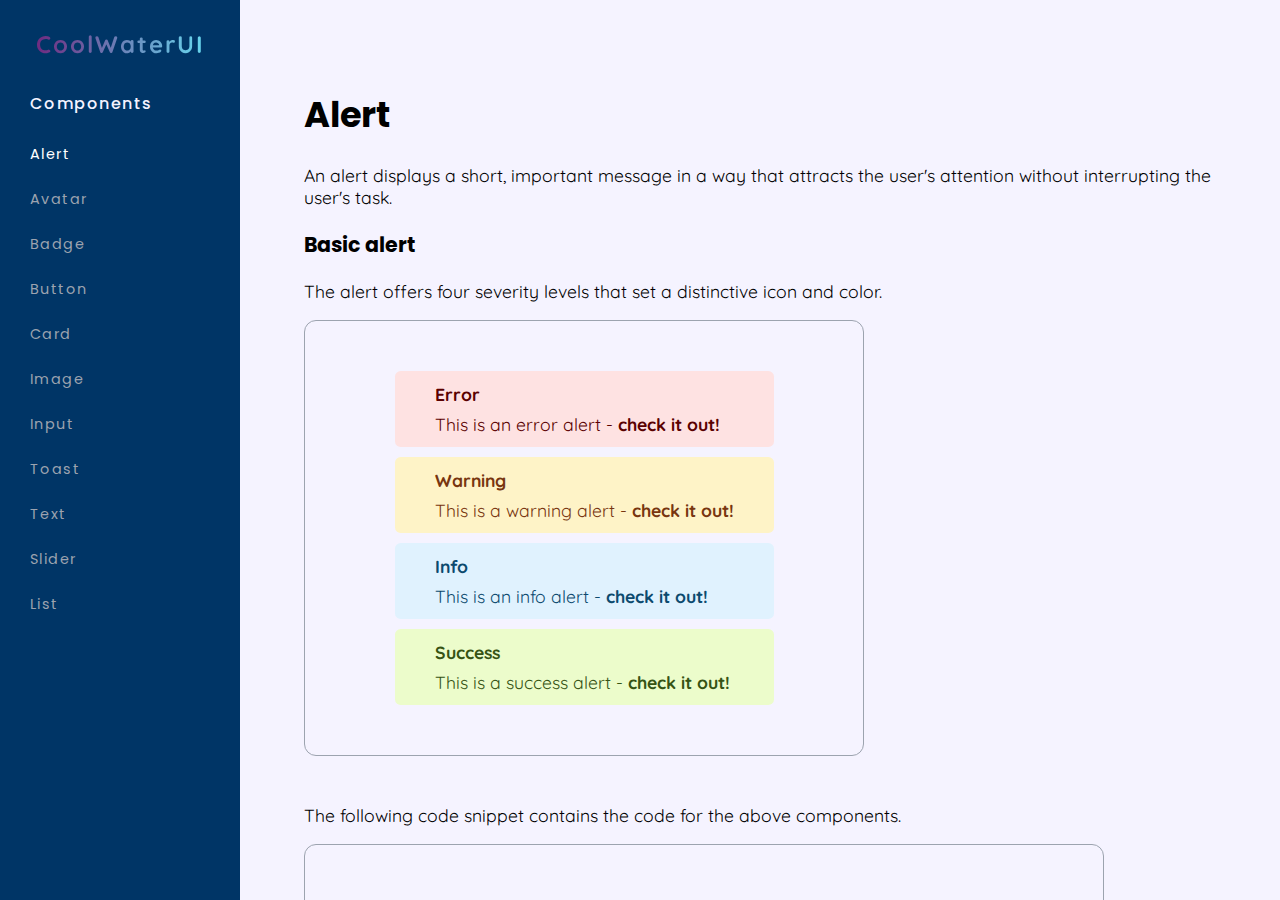
==== docs/alert/alert.html @ 9569fcb0 "first commit" ====
<!DOCTYPE html>
<html lang="en">
<head>
    <meta charset="UTF-8">
    <meta http-equiv="X-UA-Compatible" content="IE=edge">
    <meta name="viewport" content="width=device-width, initial-scale=1.0">
    <title>CoolWaterUI</title>
    <link rel="stylesheet" href="alert.css">
</head>
<body>
    <div class="sidebar-and-main-container">
        <aside class="sidebar">

            <div class="docs-navbrand-container"><a href="/"><div class="navbar-brand">CoolWaterUI</div></a></div>

            <ul>
                <li>
                    <p class="sidebar-title">Components</p>
                </li>
                <li>
                    <a class="sidebar-item link-active" href="../alert/alert.html" rel="noopener noreferrer">Alert</a>
                </li>
                <li>
                    <a class="sidebar-item" href="../avatar/avatar.html" rel="noopener noreferrer">Avatar</a>
                </li>
                <li>
                    <a class="sidebar-item" href="../badge/badge.html" rel="noopener noreferrer">Badge</a>
                </li>
                <li>
                    <a class="sidebar-item" href="" rel="noopener noreferrer">Button</a>
                </li>
                <li>
                    <a class="sidebar-item" href="" rel="noopener noreferrer">Card</a>
                </li>
                <li>
                    <a class="sidebar-item" href="" rel="noopener noreferrer">Image</a>
                </li>
                <li>
                    <a class="sidebar-item" href="" rel="noopener noreferrer">Input</a>
                </li>
                <li>
                    <a class="sidebar-item" href="" rel="noopener noreferrer">Toast</a>
                </li>
                <li>
                    <a class="sidebar-item" href="" rel="noopener noreferrer">Text</a>
                </li>
                <li>
                    <a class="sidebar-item" href="" rel="noopener noreferrer">Slider</a>
                </li>
                <li>
                    <a class="sidebar-item" href="" rel="noopener noreferrer">List</a>
                </li>
            </ul>
        </aside>
        <main class="main-and-footer-container">

            <div class="main-content">

                <h1>Alert</h1>
                <p>An alert displays a short, important message in a way that attracts the user's attention without interrupting the user's task.</p>

                <h3>Basic alert</h3>
                <p>The alert offers four severity levels that set a distinctive icon and color.</p>

                <div class="component-container comp-container-width1">
                    <div>
                        <div class="alert error">
                            <h4>Error</h4>
                            <p>
                                This is an error alert - <strong>check it out!</strong>
                            </p>
                        </div>

                        <div class="alert warning">
                            <h4>Warning</h4>
                            <p>
                                This is a warning alert - <strong>check it out!</strong>
                            </p>
                        </div>

                        <div class="alert info">
                            <h4>Info</h4>
                            <p>
                            This is an info alert - <strong>check it out!</strong>
                            </p>
                        </div>

                        <div class="alert success">
                            <h4>Success</h4>
                            <p>
                                This is a success alert - <strong>check it out!</strong>
                            </p>
                        </div>
                    </div>
                </div>

                <p>The following code snippet contains the code for the above components.</p>

                <div class="component-container code-snip-width">
                    <iframe
                        src="https://carbon.now.sh/embed/XzL2a8uzPBjenZ9ywF3S"
                        style="width: 45rem; height: 47rem; border:0; transform: scale(1); overflow:auto;"
                        sandbox="allow-scripts allow-same-origin">
                    </iframe>
                </div>

                <h3>Alert with actions</h3>
                <p>An alert can have an action, such as a close or undo button. It is rendered after the message, at the end of the alert.</p>

                <div class="component-container comp-container-width1">
                    <div class="alertClose warning">
                        <div>
                            <h4>Warning</h4>
                            <p>
                                This is a warning alert - <strong>check it out!</strong>
                            </p>
                        </div>
                        <div>
                            <button class="close-btn">X</button>
                        </div>
                    </div>
                </div>

                <p>The following code snippet contains the code for the above components.</p>

                <div class="component-container code-snip-width">
                    <iframe
                        src="https://carbon.now.sh/embed/36HFNb2EPtXNr5ECuQtu"
                        style="width: 45rem; height: 26rem; border:0; transform: scale(1); overflow:hidden;"
                        sandbox="allow-scripts allow-same-origin">
                    </iframe>
                </div>

            </div>
            <hr>
            <footer class="footer">
                <div class="footer-about">
                  <p class="brand-line"><span>CoolWaterUI</span></p>
                </div>
                <div class="footer-about">
                  <p class="copyright">Copyright &copy; <script>document.write(new Date().getFullYear())</script> CoolWaterUI</p>
          
                  <div class="social-icons">
          
                    <a href="https://twitter.com/">
                    <svg xmlns="http://www.w3.org/2000/svg" width="16" height="16" fill="currentColor" class="bi bi-twitter" viewBox="0 0 16 16">
                      <path d="M5.026 15c6.038 0 9.341-5.003 9.341-9.334 0-.14 0-.282-.006-.422A6.685 6.685 0 0 0 16 3.542a6.658 6.658 0 0 1-1.889.518 3.301 3.301 0 0 0 1.447-1.817 6.533 6.533 0 0 1-2.087.793A3.286 3.286 0 0 0 7.875 6.03a9.325 9.325 0 0 1-6.767-3.429 3.289 3.289 0 0 0 1.018 4.382A3.323 3.323 0 0 1 .64 6.575v.045a3.288 3.288 0 0 0 2.632 3.218 3.203 3.203 0 0 1-.865.115 3.23 3.23 0 0 1-.614-.057 3.283 3.283 0 0 0 3.067 2.277A6.588 6.588 0 0 1 .78 13.58a6.32 6.32 0 0 1-.78-.045A9.344 9.344 0 0 0 5.026 15z"/>
                    </svg>
                    </a>
          
                    <a href="https://www.linkedin.com/">
                    <svg xmlns="http://www.w3.org/2000/svg" width="16" height="16" fill="currentColor" class="bi bi-linkedin" viewBox="0 0 16 16">
                      <path d="M0 1.146C0 .513.526 0 1.175 0h13.65C15.474 0 16 .513 16 1.146v13.708c0 .633-.526 1.146-1.175 1.146H1.175C.526 16 0 15.487 0 14.854V1.146zm4.943 12.248V6.169H2.542v7.225h2.401zm-1.2-8.212c.837 0 1.358-.554 1.358-1.248-.015-.709-.52-1.248-1.342-1.248-.822 0-1.359.54-1.359 1.248 0 .694.521 1.248 1.327 1.248h.016zm4.908 8.212V9.359c0-.216.016-.432.08-.586.173-.431.568-.878 1.232-.878.869 0 1.216.662 1.216 1.634v3.865h2.401V9.25c0-2.22-1.184-3.252-2.764-3.252-1.274 0-1.845.7-2.165 1.193v.025h-.016a5.54 5.54 0 0 1 .016-.025V6.169h-2.4c.03.678 0 7.225 0 7.225h2.4z"/>
                    </svg>
                    </a>
          
                    <a href="https://stackoverflow.com/">
                    <svg xmlns="http://www.w3.org/2000/svg" width="16" height="16" fill="currentColor" class="bi bi-stack-overflow" viewBox="0 0 16 16">
                      <path d="M12.412 14.572V10.29h1.428V16H1v-5.71h1.428v4.282h9.984z"/>
                      <path d="M3.857 13.145h7.137v-1.428H3.857v1.428zM10.254 0 9.108.852l4.26 5.727 1.146-.852L10.254 0zm-3.54 3.377 5.484 4.567.913-1.097L7.627 2.28l-.914 1.097zM4.922 6.55l6.47 3.013.603-1.294-6.47-3.013-.603 1.294zm-.925 3.344 6.985 1.469.294-1.398-6.985-1.468-.294 1.397z"/>
                    </svg>
                    </a>
          
          
                    <a href="https://github.com/mcmonojit">
                    <svg xmlns="http://www.w3.org/2000/svg" width="16" height="16" fill="currentColor" class="bi bi-github" viewBox="0 0 16 16">
                      <path d="M8 0C3.58 0 0 3.58 0 8c0 3.54 2.29 6.53 5.47 7.59.4.07.55-.17.55-.38 0-.19-.01-.82-.01-1.49-2.01.37-2.53-.49-2.69-.94-.09-.23-.48-.94-.82-1.13-.28-.15-.68-.52-.01-.53.63-.01 1.08.58 1.23.82.72 1.21 1.87.87 2.33.66.07-.52.28-.87.51-1.07-1.78-.2-3.64-.89-3.64-3.95 0-.87.31-1.59.82-2.15-.08-.2-.36-1.02.08-2.12 0 0 .67-.21 2.2.82.64-.18 1.32-.27 2-.27.68 0 1.36.09 2 .27 1.53-1.04 2.2-.82 2.2-.82.44 1.1.16 1.92.08 2.12.51.56.82 1.27.82 2.15 0 3.07-1.87 3.75-3.65 3.95.29.25.54.73.54 1.48 0 1.07-.01 1.93-.01 2.2 0 .21.15.46.55.38A8.012 8.012 0 0 0 16 8c0-4.42-3.58-8-8-8z"/>
                    </svg>
                    </a>
          
                  </div>
                </div>
            </footer>
        </main>
    </div>
</body>
</html>
---- docs/alert/alert.css ----
@import url(../docs.css);
@import url(/css/allcomponent.css);

.comp-container-width1{
    max-width: 35rem;
}

.code-snip-width{
    max-width: 50rem;
}

.component-container .alert{
    margin: 10px;
}
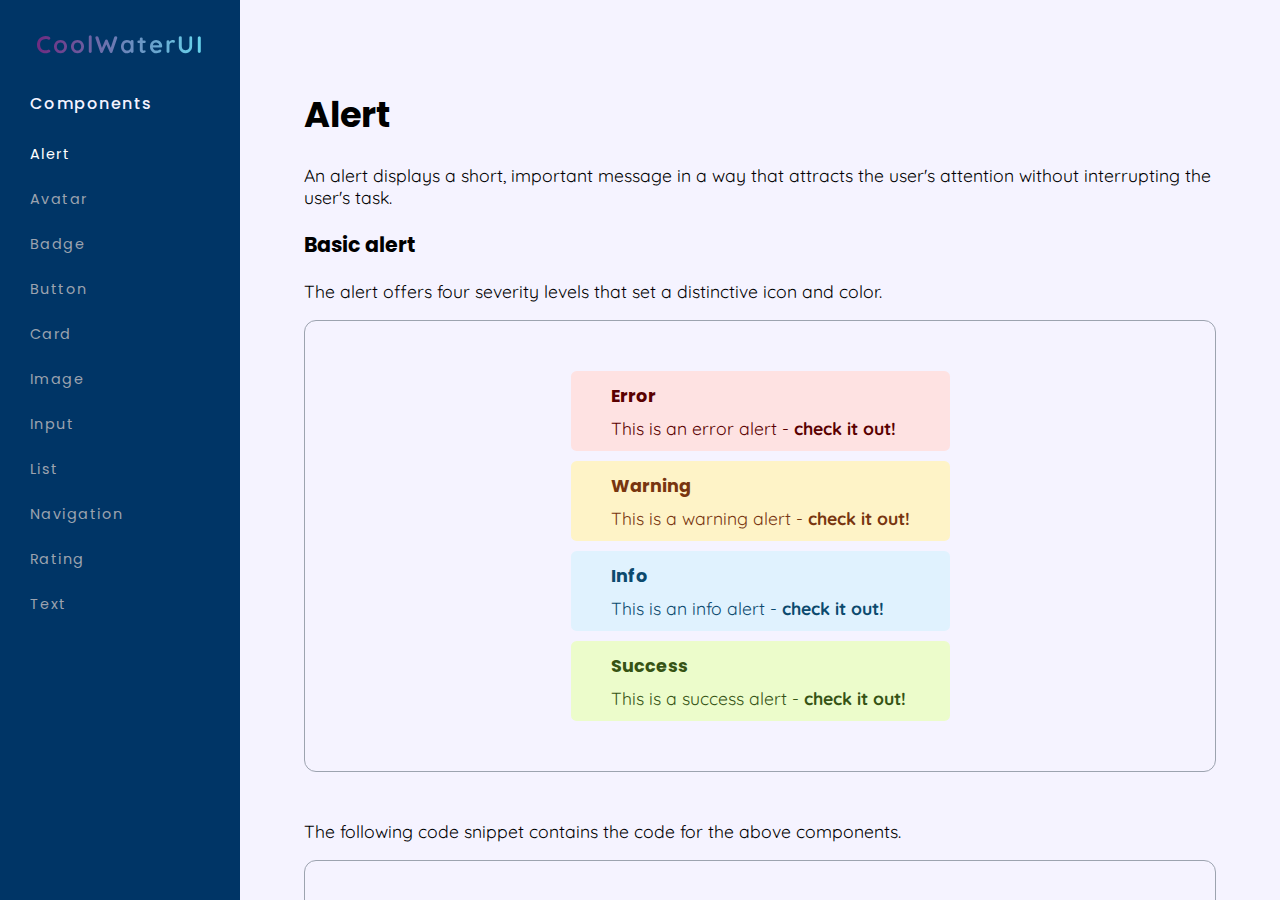
==== commit f7485d2e: "feat - add card with shadow" ====
--- a/docs/alert/alert.html
+++ b/docs/alert/alert.html
@@ -4,6 +4,8 @@
     <meta charset="UTF-8">
     <meta http-equiv="X-UA-Compatible" content="IE=edge">
     <meta name="viewport" content="width=device-width, initial-scale=1.0">
+    <meta name="description" content="Alert | CoolWaterUI" />
+    <meta name="author" content="Monojit Chakraborty"/>
     <title>CoolWaterUI</title>
     <link rel="stylesheet" href="alert.css">
 </head>
@@ -27,28 +29,28 @@
                     <a class="sidebar-item" href="../badge/badge.html" rel="noopener noreferrer">Badge</a>
                 </li>
                 <li>
-                    <a class="sidebar-item" href="" rel="noopener noreferrer">Button</a>
+                    <a class="sidebar-item" href="../button/button.html" rel="noopener noreferrer">Button</a>
                 </li>
                 <li>
-                    <a class="sidebar-item" href="" rel="noopener noreferrer">Card</a>
+                    <a class="sidebar-item" href="../card/card.html" rel="noopener noreferrer">Card</a>
                 </li>
                 <li>
-                    <a class="sidebar-item" href="" rel="noopener noreferrer">Image</a>
+                    <a class="sidebar-item" href="../image/image.html" rel="noopener noreferrer">Image</a>
                 </li>
                 <li>
-                    <a class="sidebar-item" href="" rel="noopener noreferrer">Input</a>
+                    <a class="sidebar-item" href="../input/input.html" rel="noopener noreferrer">Input</a>
                 </li>
                 <li>
-                    <a class="sidebar-item" href="" rel="noopener noreferrer">Toast</a>
+                    <a class="sidebar-item" href="../list/list.html" rel="noopener noreferrer">List</a>
                 </li>
                 <li>
-                    <a class="sidebar-item" href="" rel="noopener noreferrer">Text</a>
+                    <a class="sidebar-item" href="../navigation/navigation.html" rel="noopener noreferrer">Navigation</a>
                 </li>
                 <li>
-                    <a class="sidebar-item" href="" rel="noopener noreferrer">Slider</a>
+                    <a class="sidebar-item" href="../rating/rating.html" rel="noopener noreferrer">Rating</a>
                 </li>
                 <li>
-                    <a class="sidebar-item" href="" rel="noopener noreferrer">List</a>
+                    <a class="sidebar-item" href="../text/text.html" rel="noopener noreferrer">Text</a>
                 </li>
             </ul>
         </aside>
@@ -62,7 +64,7 @@
                 <h3>Basic alert</h3>
                 <p>The alert offers four severity levels that set a distinctive icon and color.</p>
 
-                <div class="component-container comp-container-width1">
+                <div class="component-container">
                     <div>
                         <div class="alert error">
                             <h4>Error</h4>
@@ -96,10 +98,10 @@
 
                 <p>The following code snippet contains the code for the above components.</p>
 
-                <div class="component-container code-snip-width">
+                <div class="component-container">
                     <iframe
                         src="https://carbon.now.sh/embed/XzL2a8uzPBjenZ9ywF3S"
-                        style="width: 45rem; height: 47rem; border:0; transform: scale(1); overflow:auto;"
+                        style="width: 47rem; height: 47rem; border:0; transform: scale(1); overflow:auto;"
                         sandbox="allow-scripts allow-same-origin">
                     </iframe>
                 </div>
@@ -107,7 +109,7 @@
                 <h3>Alert with actions</h3>
                 <p>An alert can have an action, such as a close or undo button. It is rendered after the message, at the end of the alert.</p>
 
-                <div class="component-container comp-container-width1">
+                <div class="component-container">
                     <div class="alertClose warning">
                         <div>
                             <h4>Warning</h4>
@@ -116,14 +118,19 @@
                             </p>
                         </div>
                         <div>
-                            <button class="close-btn">X</button>
+                            <button class="btn btn-icon">
+                                <svg xmlns="http://www.w3.org/2000/svg" width="16" height="16" fill="currentColor" class="bi bi-x-lg" viewBox="0 0 16 16">
+                                    <path fill-rule="evenodd" d="M13.854 2.146a.5.5 0 0 1 0 .708l-11 11a.5.5 0 0 1-.708-.708l11-11a.5.5 0 0 1 .708 0Z"/>
+                                    <path fill-rule="evenodd" d="M2.146 2.146a.5.5 0 0 0 0 .708l11 11a.5.5 0 0 0 .708-.708l-11-11a.5.5 0 0 0-.708 0Z"/>
+                                </svg>
+                            </button>
                         </div>
                     </div>
                 </div>
 
                 <p>The following code snippet contains the code for the above components.</p>
 
-                <div class="component-container code-snip-width">
+                <div class="component-container">
                     <iframe
                         src="https://carbon.now.sh/embed/36HFNb2EPtXNr5ECuQtu"
                         style="width: 45rem; height: 26rem; border:0; transform: scale(1); overflow:hidden;"
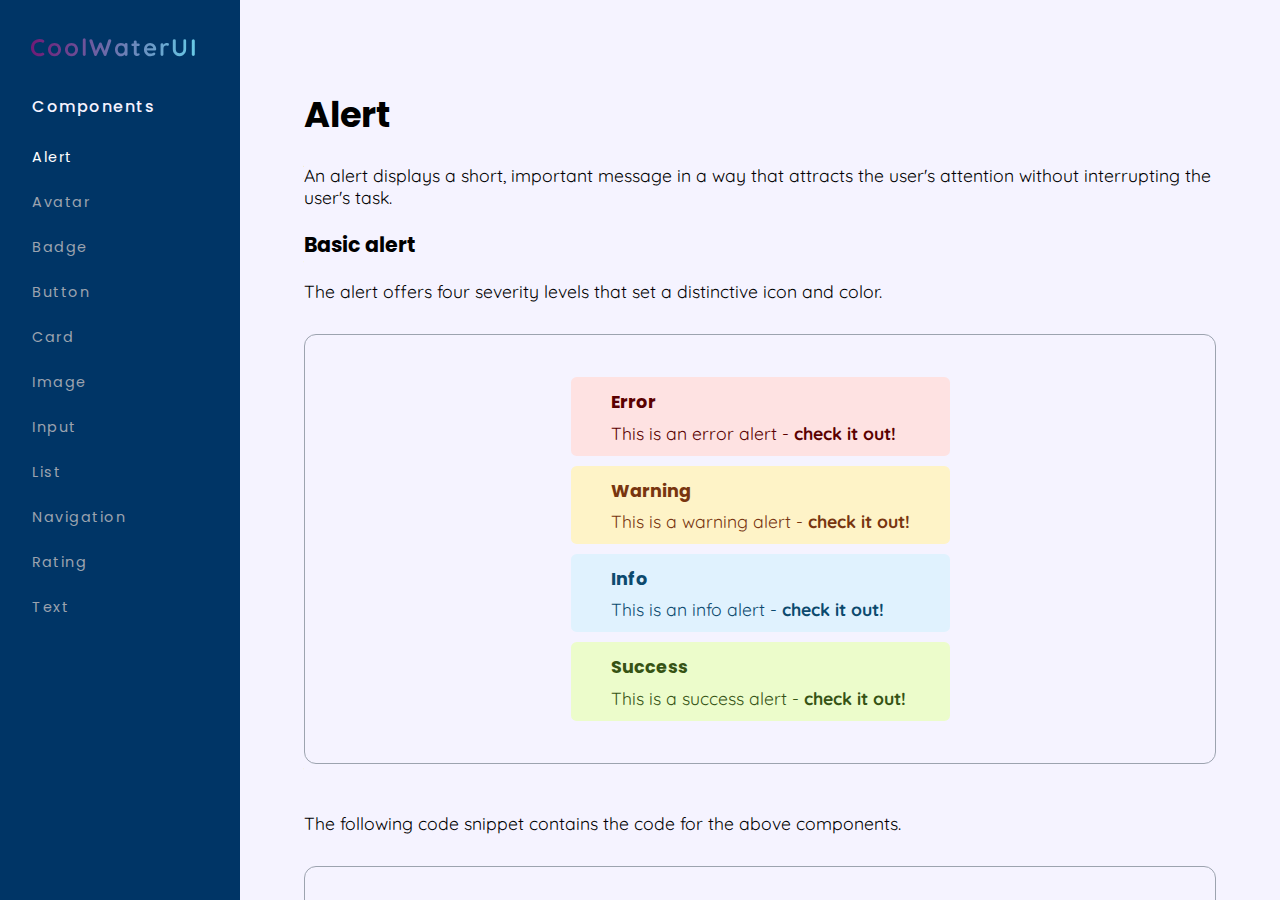
==== commit ac5a0826: "feat-add responsive sidebar to alert page" ====
--- a/docs/alert/alert.html
+++ b/docs/alert/alert.html
@@ -1,184 +1,326 @@
 <!DOCTYPE html>
 <html lang="en">
-<head>
-    <meta charset="UTF-8">
-    <meta http-equiv="X-UA-Compatible" content="IE=edge">
-    <meta name="viewport" content="width=device-width, initial-scale=1.0">
+  <head>
+    <meta charset="UTF-8" />
+    <meta http-equiv="X-UA-Compatible" content="IE=edge" />
+    <meta name="viewport" content="width=device-width, initial-scale=1.0" />
     <meta name="description" content="Alert | CoolWaterUI" />
-    <meta name="author" content="Monojit Chakraborty"/>
+    <meta name="author" content="Monojit Chakraborty" />
     <title>CoolWaterUI</title>
-    <link rel="stylesheet" href="alert.css">
-</head>
-<body>
+    <link rel="stylesheet" href="alert.css" />
+    <link
+      rel="stylesheet"
+      href="https://cdn.jsdelivr.net/npm/bootstrap-icons@1.8.1/font/bootstrap-icons.css"
+    />
+  </head>
+  <body>
     <div class="sidebar-and-main-container">
-        <aside class="sidebar">
-
-            <div class="docs-navbrand-container"><a href="/"><div class="navbar-brand">CoolWaterUI</div></a></div>
-
-            <ul>
-                <li>
-                    <p class="sidebar-title">Components</p>
-                </li>
-                <li>
-                    <a class="sidebar-item link-active" href="../alert/alert.html" rel="noopener noreferrer">Alert</a>
-                </li>
-                <li>
-                    <a class="sidebar-item" href="../avatar/avatar.html" rel="noopener noreferrer">Avatar</a>
-                </li>
-                <li>
-                    <a class="sidebar-item" href="../badge/badge.html" rel="noopener noreferrer">Badge</a>
-                </li>
-                <li>
-                    <a class="sidebar-item" href="../button/button.html" rel="noopener noreferrer">Button</a>
-                </li>
-                <li>
-                    <a class="sidebar-item" href="../card/card.html" rel="noopener noreferrer">Card</a>
-                </li>
-                <li>
-                    <a class="sidebar-item" href="../image/image.html" rel="noopener noreferrer">Image</a>
-                </li>
-                <li>
-                    <a class="sidebar-item" href="../input/input.html" rel="noopener noreferrer">Input</a>
-                </li>
-                <li>
-                    <a class="sidebar-item" href="../list/list.html" rel="noopener noreferrer">List</a>
-                </li>
-                <li>
-                    <a class="sidebar-item" href="../navigation/navigation.html" rel="noopener noreferrer">Navigation</a>
-                </li>
-                <li>
-                    <a class="sidebar-item" href="../rating/rating.html" rel="noopener noreferrer">Rating</a>
-                </li>
-                <li>
-                    <a class="sidebar-item" href="../text/text.html" rel="noopener noreferrer">Text</a>
-                </li>
-            </ul>
-        </aside>
-        <main class="main-and-footer-container">
-
-            <div class="main-content">
-
-                <h1>Alert</h1>
-                <p>An alert displays a short, important message in a way that attracts the user's attention without interrupting the user's task.</p>
-
-                <h3>Basic alert</h3>
-                <p>The alert offers four severity levels that set a distinctive icon and color.</p>
-
-                <div class="component-container">
-                    <div>
-                        <div class="alert error">
-                            <h4>Error</h4>
-                            <p>
-                                This is an error alert - <strong>check it out!</strong>
-                            </p>
-                        </div>
-
-                        <div class="alert warning">
-                            <h4>Warning</h4>
-                            <p>
-                                This is a warning alert - <strong>check it out!</strong>
-                            </p>
-                        </div>
-
-                        <div class="alert info">
-                            <h4>Info</h4>
-                            <p>
-                            This is an info alert - <strong>check it out!</strong>
-                            </p>
-                        </div>
-
-                        <div class="alert success">
-                            <h4>Success</h4>
-                            <p>
-                                This is a success alert - <strong>check it out!</strong>
-                            </p>
-                        </div>
-                    </div>
-                </div>
-
-                <p>The following code snippet contains the code for the above components.</p>
-
-                <div class="component-container">
-                    <iframe
-                        src="https://carbon.now.sh/embed/XzL2a8uzPBjenZ9ywF3S"
-                        style="width: 47rem; height: 47rem; border:0; transform: scale(1); overflow:auto;"
-                        sandbox="allow-scripts allow-same-origin">
-                    </iframe>
-                </div>
-
-                <h3>Alert with actions</h3>
-                <p>An alert can have an action, such as a close or undo button. It is rendered after the message, at the end of the alert.</p>
-
-                <div class="component-container">
-                    <div class="alertClose warning">
-                        <div>
-                            <h4>Warning</h4>
-                            <p>
-                                This is a warning alert - <strong>check it out!</strong>
-                            </p>
-                        </div>
-                        <div>
-                            <button class="btn btn-icon">
-                                <svg xmlns="http://www.w3.org/2000/svg" width="16" height="16" fill="currentColor" class="bi bi-x-lg" viewBox="0 0 16 16">
-                                    <path fill-rule="evenodd" d="M13.854 2.146a.5.5 0 0 1 0 .708l-11 11a.5.5 0 0 1-.708-.708l11-11a.5.5 0 0 1 .708 0Z"/>
-                                    <path fill-rule="evenodd" d="M2.146 2.146a.5.5 0 0 0 0 .708l11 11a.5.5 0 0 0 .708-.708l-11-11a.5.5 0 0 0-.708 0Z"/>
-                                </svg>
-                            </button>
-                        </div>
-                    </div>
-                </div>
-
-                <p>The following code snippet contains the code for the above components.</p>
-
-                <div class="component-container">
-                    <iframe
-                        src="https://carbon.now.sh/embed/36HFNb2EPtXNr5ECuQtu"
-                        style="width: 45rem; height: 26rem; border:0; transform: scale(1); overflow:hidden;"
-                        sandbox="allow-scripts allow-same-origin">
-                    </iframe>
-                </div>
-
+      <aside class="sidebar" data-visible="false">
+        <div class="docs-navbrand-container">
+          <a href="/"><div class="navbar-brand">CoolWaterUI</div></a>
+        </div>
+
+        <ul>
+          <li>
+            <p class="sidebar-title">Components</p>
+          </li>
+          <li>
+            <a
+              class="sidebar-item link-active"
+              href="../alert/alert.html"
+              rel="noopener noreferrer"
+              >Alert</a
+            >
+          </li>
+          <li>
+            <a
+              class="sidebar-item"
+              href="../avatar/avatar.html"
+              rel="noopener noreferrer"
+              >Avatar</a
+            >
+          </li>
+          <li>
+            <a
+              class="sidebar-item"
+              href="../badge/badge.html"
+              rel="noopener noreferrer"
+              >Badge</a
+            >
+          </li>
+          <li>
+            <a
+              class="sidebar-item"
+              href="../button/button.html"
+              rel="noopener noreferrer"
+              >Button</a
+            >
+          </li>
+          <li>
+            <a
+              class="sidebar-item"
+              href="../card/card.html"
+              rel="noopener noreferrer"
+              >Card</a
+            >
+          </li>
+          <li>
+            <a
+              class="sidebar-item"
+              href="../image/image.html"
+              rel="noopener noreferrer"
+              >Image</a
+            >
+          </li>
+          <li>
+            <a
+              class="sidebar-item"
+              href="../input/input.html"
+              rel="noopener noreferrer"
+              >Input</a
+            >
+          </li>
+          <li>
+            <a
+              class="sidebar-item"
+              href="../list/list.html"
+              rel="noopener noreferrer"
+              >List</a
+            >
+          </li>
+          <li>
+            <a
+              class="sidebar-item"
+              href="../navigation/navigation.html"
+              rel="noopener noreferrer"
+              >Navigation</a
+            >
+          </li>
+          <li>
+            <a
+              class="sidebar-item"
+              href="../rating/rating.html"
+              rel="noopener noreferrer"
+              >Rating</a
+            >
+          </li>
+          <li>
+            <a
+              class="sidebar-item"
+              href="../text/text.html"
+              rel="noopener noreferrer"
+              >Text</a
+            >
+          </li>
+        </ul>
+      </aside>
+      <main class="main-and-footer-container">
+        <nav class="navbar">
+          <div class="nav-leftside">
+            <a href="/"><div class="navbar-brand">CoolWaterUI</div></a>
+          </div>
+
+          <button class="hamburger">
+            <span></span>
+            <span></span>
+            <span></span>
+          </button>
+        </nav>
+        <div class="main-content">
+          <h1>Alert</h1>
+          <p>
+            An alert displays a short, important message in a way that attracts
+            the user's attention without interrupting the user's task.
+          </p>
+
+          <h3>Basic alert</h3>
+          <p>
+            The alert offers four severity levels that set a distinctive icon
+            and color.
+          </p>
+
+          <div class="component-container">
+            <div>
+              <div class="alert error">
+                <h4>Error</h4>
+                <p>This is an error alert - <strong>check it out!</strong></p>
+              </div>
+
+              <div class="alert warning">
+                <h4>Warning</h4>
+                <p>This is a warning alert - <strong>check it out!</strong></p>
+              </div>
+
+              <div class="alert info">
+                <h4>Info</h4>
+                <p>This is an info alert - <strong>check it out!</strong></p>
+              </div>
+
+              <div class="alert success">
+                <h4>Success</h4>
+                <p>This is a success alert - <strong>check it out!</strong></p>
+              </div>
             </div>
-            <hr>
-            <footer class="footer">
-                <div class="footer-about">
-                  <p class="brand-line"><span>CoolWaterUI</span></p>
-                </div>
-                <div class="footer-about">
-                  <p class="copyright">Copyright &copy; <script>document.write(new Date().getFullYear())</script> CoolWaterUI</p>
-          
-                  <div class="social-icons">
-          
-                    <a href="https://twitter.com/">
-                    <svg xmlns="http://www.w3.org/2000/svg" width="16" height="16" fill="currentColor" class="bi bi-twitter" viewBox="0 0 16 16">
-                      <path d="M5.026 15c6.038 0 9.341-5.003 9.341-9.334 0-.14 0-.282-.006-.422A6.685 6.685 0 0 0 16 3.542a6.658 6.658 0 0 1-1.889.518 3.301 3.301 0 0 0 1.447-1.817 6.533 6.533 0 0 1-2.087.793A3.286 3.286 0 0 0 7.875 6.03a9.325 9.325 0 0 1-6.767-3.429 3.289 3.289 0 0 0 1.018 4.382A3.323 3.323 0 0 1 .64 6.575v.045a3.288 3.288 0 0 0 2.632 3.218 3.203 3.203 0 0 1-.865.115 3.23 3.23 0 0 1-.614-.057 3.283 3.283 0 0 0 3.067 2.277A6.588 6.588 0 0 1 .78 13.58a6.32 6.32 0 0 1-.78-.045A9.344 9.344 0 0 0 5.026 15z"/>
-                    </svg>
-                    </a>
-          
-                    <a href="https://www.linkedin.com/">
-                    <svg xmlns="http://www.w3.org/2000/svg" width="16" height="16" fill="currentColor" class="bi bi-linkedin" viewBox="0 0 16 16">
-                      <path d="M0 1.146C0 .513.526 0 1.175 0h13.65C15.474 0 16 .513 16 1.146v13.708c0 .633-.526 1.146-1.175 1.146H1.175C.526 16 0 15.487 0 14.854V1.146zm4.943 12.248V6.169H2.542v7.225h2.401zm-1.2-8.212c.837 0 1.358-.554 1.358-1.248-.015-.709-.52-1.248-1.342-1.248-.822 0-1.359.54-1.359 1.248 0 .694.521 1.248 1.327 1.248h.016zm4.908 8.212V9.359c0-.216.016-.432.08-.586.173-.431.568-.878 1.232-.878.869 0 1.216.662 1.216 1.634v3.865h2.401V9.25c0-2.22-1.184-3.252-2.764-3.252-1.274 0-1.845.7-2.165 1.193v.025h-.016a5.54 5.54 0 0 1 .016-.025V6.169h-2.4c.03.678 0 7.225 0 7.225h2.4z"/>
-                    </svg>
-                    </a>
-          
-                    <a href="https://stackoverflow.com/">
-                    <svg xmlns="http://www.w3.org/2000/svg" width="16" height="16" fill="currentColor" class="bi bi-stack-overflow" viewBox="0 0 16 16">
-                      <path d="M12.412 14.572V10.29h1.428V16H1v-5.71h1.428v4.282h9.984z"/>
-                      <path d="M3.857 13.145h7.137v-1.428H3.857v1.428zM10.254 0 9.108.852l4.26 5.727 1.146-.852L10.254 0zm-3.54 3.377 5.484 4.567.913-1.097L7.627 2.28l-.914 1.097zM4.922 6.55l6.47 3.013.603-1.294-6.47-3.013-.603 1.294zm-.925 3.344 6.985 1.469.294-1.398-6.985-1.468-.294 1.397z"/>
-                    </svg>
-                    </a>
-          
-          
-                    <a href="https://github.com/mcmonojit">
-                    <svg xmlns="http://www.w3.org/2000/svg" width="16" height="16" fill="currentColor" class="bi bi-github" viewBox="0 0 16 16">
-                      <path d="M8 0C3.58 0 0 3.58 0 8c0 3.54 2.29 6.53 5.47 7.59.4.07.55-.17.55-.38 0-.19-.01-.82-.01-1.49-2.01.37-2.53-.49-2.69-.94-.09-.23-.48-.94-.82-1.13-.28-.15-.68-.52-.01-.53.63-.01 1.08.58 1.23.82.72 1.21 1.87.87 2.33.66.07-.52.28-.87.51-1.07-1.78-.2-3.64-.89-3.64-3.95 0-.87.31-1.59.82-2.15-.08-.2-.36-1.02.08-2.12 0 0 .67-.21 2.2.82.64-.18 1.32-.27 2-.27.68 0 1.36.09 2 .27 1.53-1.04 2.2-.82 2.2-.82.44 1.1.16 1.92.08 2.12.51.56.82 1.27.82 2.15 0 3.07-1.87 3.75-3.65 3.95.29.25.54.73.54 1.48 0 1.07-.01 1.93-.01 2.2 0 .21.15.46.55.38A8.012 8.012 0 0 0 16 8c0-4.42-3.58-8-8-8z"/>
-                    </svg>
-                    </a>
-          
-                  </div>
-                </div>
-            </footer>
-        </main>
+          </div>
+
+          <p>
+            The following code snippet contains the code for the above
+            components.
+          </p>
+
+          <div class="code-snippet">
+            <iframe
+              src="https://carbon.now.sh/embed/XzL2a8uzPBjenZ9ywF3S"
+              style="
+                width: 50rem;
+                height: 48rem;
+                border: 0;
+                transform: scale(1);
+                overflow: hidden;
+              "
+              sandbox="allow-scripts allow-same-origin"
+            >
+            </iframe>
+          </div>
+
+          <h3>Alert with actions</h3>
+          <p>
+            An alert can have an action, such as a close or undo button. It is
+            rendered after the message, at the end of the alert.
+          </p>
+
+          <div class="component-container">
+            <div class="alertClose warning">
+              <div>
+                <h4>Warning</h4>
+                <p>This is a warning alert - <strong>check it out!</strong></p>
+              </div>
+              <div>
+                <button class="btn btn-icon">
+                  <svg
+                    xmlns="http://www.w3.org/2000/svg"
+                    width="16"
+                    height="16"
+                    fill="currentColor"
+                    class="bi bi-x-lg"
+                    viewBox="0 0 16 16"
+                  >
+                    <path
+                      fill-rule="evenodd"
+                      d="M13.854 2.146a.5.5 0 0 1 0 .708l-11 11a.5.5 0 0 1-.708-.708l11-11a.5.5 0 0 1 .708 0Z"
+                    />
+                    <path
+                      fill-rule="evenodd"
+                      d="M2.146 2.146a.5.5 0 0 0 0 .708l11 11a.5.5 0 0 0 .708-.708l-11-11a.5.5 0 0 0-.708 0Z"
+                    />
+                  </svg>
+                </button>
+              </div>
+            </div>
+          </div>
+
+          <p>
+            The following code snippet contains the code for the above
+            components.
+          </p>
+
+          <div class="code-snippet">
+            <iframe
+              src="https://carbon.now.sh/embed/36HFNb2EPtXNr5ECuQtu"
+              style="
+                width: 50rem;
+                height: 25rem;
+                border: 0;
+                transform: scale(1);
+                overflow: hidden;
+              "
+              sandbox="allow-scripts allow-same-origin"
+            >
+            </iframe>
+          </div>
+        </div>
+        <hr />
+        <footer class="footer">
+          <div class="footer-about">
+            <p class="brand-line"><span>CoolWaterUI</span></p>
+          </div>
+          <div class="footer-about">
+            <p class="copyright">
+              Copyright &copy;
+              <script>
+                document.write(new Date().getFullYear());
+              </script>
+              CoolWaterUI
+            </p>
+
+            <div class="social-icons">
+              <a href="https://twitter.com/">
+                <svg
+                  xmlns="http://www.w3.org/2000/svg"
+                  width="16"
+                  height="16"
+                  fill="currentColor"
+                  class="bi bi-twitter"
+                  viewBox="0 0 16 16"
+                >
+                  <path
+                    d="M5.026 15c6.038 0 9.341-5.003 9.341-9.334 0-.14 0-.282-.006-.422A6.685 6.685 0 0 0 16 3.542a6.658 6.658 0 0 1-1.889.518 3.301 3.301 0 0 0 1.447-1.817 6.533 6.533 0 0 1-2.087.793A3.286 3.286 0 0 0 7.875 6.03a9.325 9.325 0 0 1-6.767-3.429 3.289 3.289 0 0 0 1.018 4.382A3.323 3.323 0 0 1 .64 6.575v.045a3.288 3.288 0 0 0 2.632 3.218 3.203 3.203 0 0 1-.865.115 3.23 3.23 0 0 1-.614-.057 3.283 3.283 0 0 0 3.067 2.277A6.588 6.588 0 0 1 .78 13.58a6.32 6.32 0 0 1-.78-.045A9.344 9.344 0 0 0 5.026 15z"
+                  />
+                </svg>
+              </a>
+
+              <a href="https://www.linkedin.com/">
+                <svg
+                  xmlns="http://www.w3.org/2000/svg"
+                  width="16"
+                  height="16"
+                  fill="currentColor"
+                  class="bi bi-linkedin"
+                  viewBox="0 0 16 16"
+                >
+                  <path
+                    d="M0 1.146C0 .513.526 0 1.175 0h13.65C15.474 0 16 .513 16 1.146v13.708c0 .633-.526 1.146-1.175 1.146H1.175C.526 16 0 15.487 0 14.854V1.146zm4.943 12.248V6.169H2.542v7.225h2.401zm-1.2-8.212c.837 0 1.358-.554 1.358-1.248-.015-.709-.52-1.248-1.342-1.248-.822 0-1.359.54-1.359 1.248 0 .694.521 1.248 1.327 1.248h.016zm4.908 8.212V9.359c0-.216.016-.432.08-.586.173-.431.568-.878 1.232-.878.869 0 1.216.662 1.216 1.634v3.865h2.401V9.25c0-2.22-1.184-3.252-2.764-3.252-1.274 0-1.845.7-2.165 1.193v.025h-.016a5.54 5.54 0 0 1 .016-.025V6.169h-2.4c.03.678 0 7.225 0 7.225h2.4z"
+                  />
+                </svg>
+              </a>
+
+              <a href="https://stackoverflow.com/">
+                <svg
+                  xmlns="http://www.w3.org/2000/svg"
+                  width="16"
+                  height="16"
+                  fill="currentColor"
+                  class="bi bi-stack-overflow"
+                  viewBox="0 0 16 16"
+                >
+                  <path
+                    d="M12.412 14.572V10.29h1.428V16H1v-5.71h1.428v4.282h9.984z"
+                  />
+                  <path
+                    d="M3.857 13.145h7.137v-1.428H3.857v1.428zM10.254 0 9.108.852l4.26 5.727 1.146-.852L10.254 0zm-3.54 3.377 5.484 4.567.913-1.097L7.627 2.28l-.914 1.097zM4.922 6.55l6.47 3.013.603-1.294-6.47-3.013-.603 1.294zm-.925 3.344 6.985 1.469.294-1.398-6.985-1.468-.294 1.397z"
+                  />
+                </svg>
+              </a>
+
+              <a href="https://github.com/mcmonojit">
+                <svg
+                  xmlns="http://www.w3.org/2000/svg"
+                  width="16"
+                  height="16"
+                  fill="currentColor"
+                  class="bi bi-github"
+                  viewBox="0 0 16 16"
+                >
+                  <path
+                    d="M8 0C3.58 0 0 3.58 0 8c0 3.54 2.29 6.53 5.47 7.59.4.07.55-.17.55-.38 0-.19-.01-.82-.01-1.49-2.01.37-2.53-.49-2.69-.94-.09-.23-.48-.94-.82-1.13-.28-.15-.68-.52-.01-.53.63-.01 1.08.58 1.23.82.72 1.21 1.87.87 2.33.66.07-.52.28-.87.51-1.07-1.78-.2-3.64-.89-3.64-3.95 0-.87.31-1.59.82-2.15-.08-.2-.36-1.02.08-2.12 0 0 .67-.21 2.2.82.64-.18 1.32-.27 2-.27.68 0 1.36.09 2 .27 1.53-1.04 2.2-.82 2.2-.82.44 1.1.16 1.92.08 2.12.51.56.82 1.27.82 2.15 0 3.07-1.87 3.75-3.65 3.95.29.25.54.73.54 1.48 0 1.07-.01 1.93-.01 2.2 0 .21.15.46.55.38A8.012 8.012 0 0 0 16 8c0-4.42-3.58-8-8-8z"
+                  />
+                </svg>
+              </a>
+            </div>
+          </div>
+        </footer>
+      </main>
     </div>
-</body>
-</html>+    <script src="../docs.js"></script>
+  </body>
+</html>
